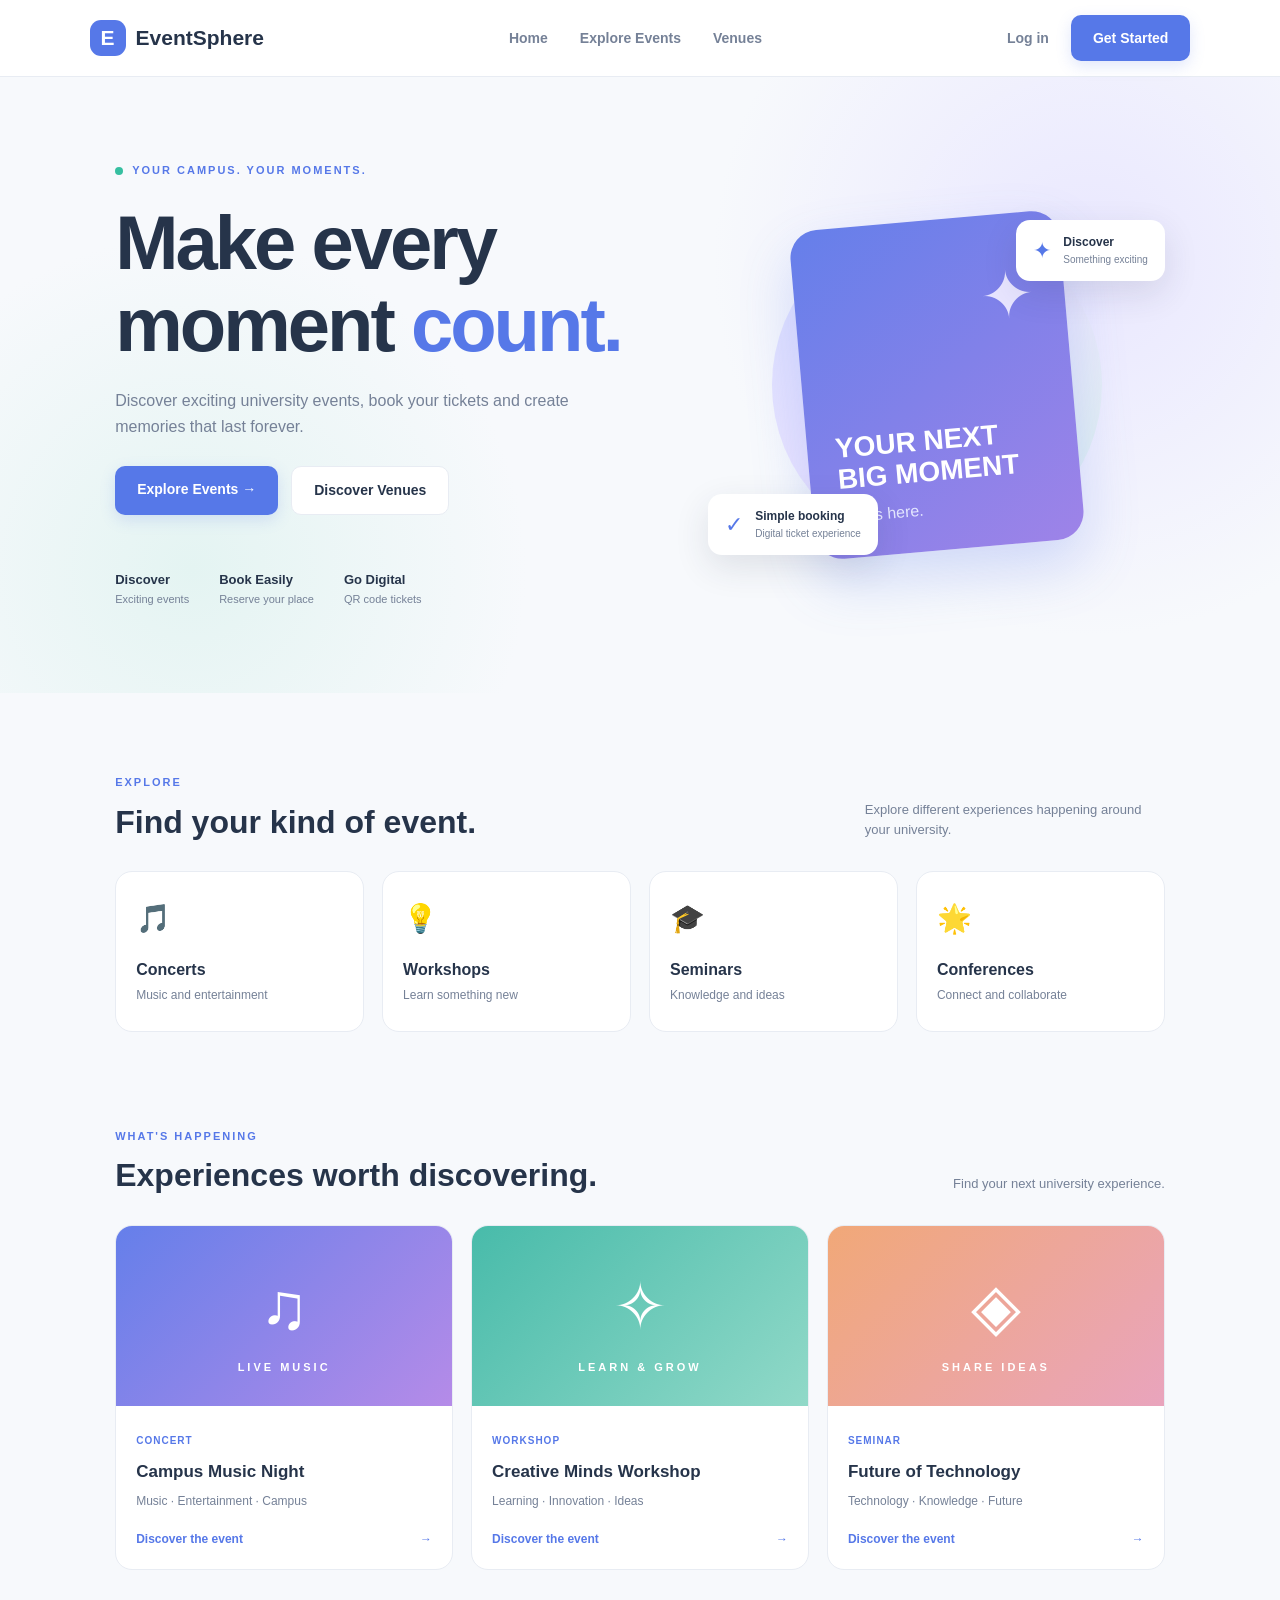
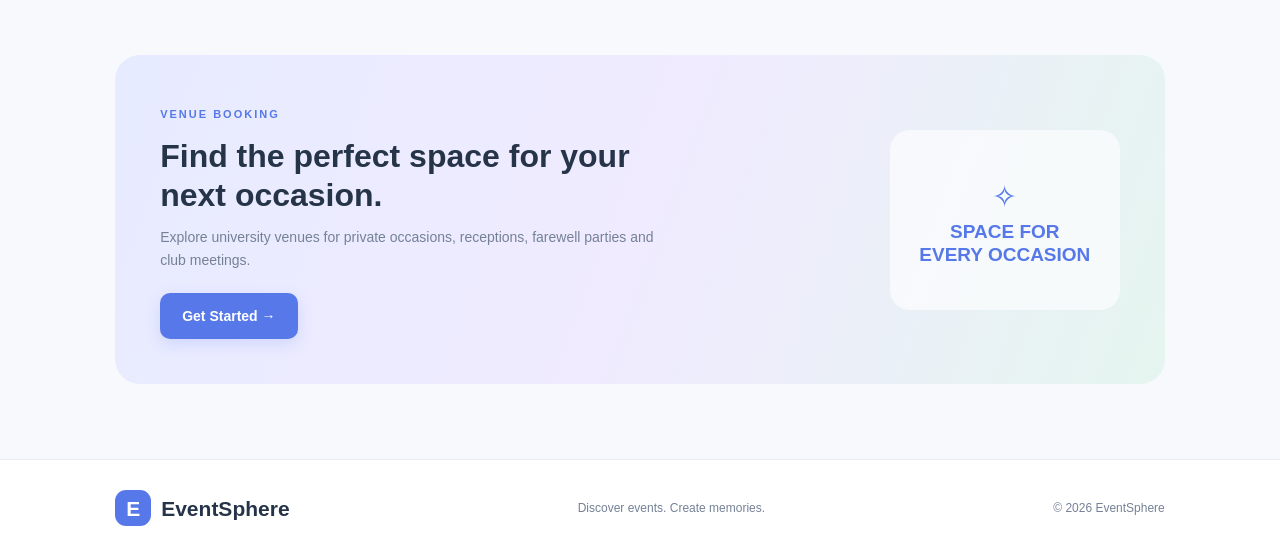
==== static/index.html @ 25ab7dd0 "chore: initialize EventSphere project structure" ====
<!DOCTYPE html>
<html lang="en">

<head>
    <meta charset="UTF-8">
    <meta name="viewport" content="width=device-width, initial-scale=1.0">

    <title>EventSphere | Discover Your Next Experience</title>

    <link rel="stylesheet" href="/static/css/style.css">
</head>

<body>

<!-- Navigation -->
<header class="navbar">

    <a href="/" class="logo">
        <span class="logo-icon">E</span>
        EventSphere
    </a>

    <nav class="nav-links" id="navLinks">
        <a href="#home">Home</a>
        <a href="#events">Explore Events</a>
        <a href="#venues">Venues</a>
    </nav>

    <div class="nav-actions">
        <a href="/login" class="login-link">Log in</a>
        <a href="/register" class="btn btn-primary">Get Started</a>
    </div>

    <button class="menu-button" id="menuButton"
            aria-label="Open navigation">☰</button>

</header>


<main>

    <!-- Hero Section -->
    <section class="hero" id="home">

        <div class="hero-content">

            <div class="eyebrow">
                <span class="live-dot"></span>
                YOUR CAMPUS. YOUR MOMENTS.
            </div>

            <h1>
                Make every<br>
                moment <span>count.</span>
            </h1>

            <p>
                Discover exciting university events,
                book your tickets and create memories
                that last forever.
            </p>

            <div class="hero-buttons">

                <a href="#events" class="btn btn-primary">
                    Explore Events →
                </a>

                <a href="#venues" class="btn btn-outline">
                    Discover Venues
                </a>

            </div>

            <div class="hero-stats">

                <div>
                    <strong>Discover</strong>
                    <span>Exciting events</span>
                </div>

                <div>
                    <strong>Book Easily</strong>
                    <span>Reserve your place</span>
                </div>

                <div>
                    <strong>Go Digital</strong>
                    <span>QR code tickets</span>
                </div>

            </div>

        </div>


        <!-- Hero Design -->
        <div class="hero-visual">

            <div class="visual-circle"></div>

            <div class="hero-art">

                <span class="art-symbol">✦</span>

                <div class="art-title">
                    YOUR NEXT<br>
                    BIG MOMENT
                </div>

                <div class="art-subtitle">
                    Starts here.
                </div>

            </div>

            <div class="floating-card card-top">
                <span>✦</span>
                <div>
                    <strong>Discover</strong>
                    <small>Something exciting</small>
                </div>
            </div>

            <div class="floating-card card-bottom">
                <span>✓</span>
                <div>
                    <strong>Simple booking</strong>
                    <small>Digital ticket experience</small>
                </div>
            </div>

        </div>

    </section>


    <!-- Event Categories -->
    <section class="section" id="events">

        <div class="section-heading">

            <div>
                <span class="section-label">EXPLORE</span>
                <h2>Find your kind of event.</h2>
            </div>

            <p>
                Explore different experiences
                happening around your university.
            </p>

        </div>


        <div class="category-grid">

            <article class="category-card">
                <span class="category-icon">🎵</span>
                <h3>Concerts</h3>
                <p>Music and entertainment</p>
            </article>

            <article class="category-card">
                <span class="category-icon">💡</span>
                <h3>Workshops</h3>
                <p>Learn something new</p>
            </article>

            <article class="category-card">
                <span class="category-icon">🎓</span>
                <h3>Seminars</h3>
                <p>Knowledge and ideas</p>
            </article>

            <article class="category-card">
                <span class="category-icon">🌟</span>
                <h3>Conferences</h3>
                <p>Connect and collaborate</p>
            </article>

        </div>

    </section>


    <!-- Featured Events -->
    <section class="section featured">

        <div class="section-heading">

            <div>
                <span class="section-label">WHAT'S HAPPENING</span>
                <h2>Experiences worth discovering.</h2>
            </div>

            <p>
                Find your next university experience.
            </p>

        </div>


        <div class="event-grid">

            <article class="event-card">

                <div class="event-art event-art-one">
                    <span>♫</span>
                    <small>LIVE MUSIC</small>
                </div>

                <div class="event-info">
                    <span class="event-category">CONCERT</span>
                    <h3>Campus Music Night</h3>
                    <p>Music · Entertainment · Campus</p>

                    <div class="event-bottom">
                        <span>Discover the event</span>
                        <span>→</span>
                    </div>
                </div>

            </article>


            <article class="event-card">

                <div class="event-art event-art-two">
                    <span>✧</span>
                    <small>LEARN & GROW</small>
                </div>

                <div class="event-info">
                    <span class="event-category">WORKSHOP</span>
                    <h3>Creative Minds Workshop</h3>
                    <p>Learning · Innovation · Ideas</p>

                    <div class="event-bottom">
                        <span>Discover the event</span>
                        <span>→</span>
                    </div>
                </div>

            </article>


            <article class="event-card">

                <div class="event-art event-art-three">
                    <span>◈</span>
                    <small>SHARE IDEAS</small>
                </div>

                <div class="event-info">
                    <span class="event-category">SEMINAR</span>
                    <h3>Future of Technology</h3>
                    <p>Technology · Knowledge · Future</p>

                    <div class="event-bottom">
                        <span>Discover the event</span>
                        <span>→</span>
                    </div>
                </div>

            </article>

        </div>

    </section>


    <!-- Venue Section -->
    <section class="venue-section" id="venues">

        <div class="venue-content">

            <span class="section-label">VENUE BOOKING</span>

            <h2>
                Find the perfect space
                for your next occasion.
            </h2>

            <p>
                Explore university venues for private
                occasions, receptions, farewell parties
                and club meetings.
            </p>

            <a href="/register" class="btn btn-primary">
                Get Started →
            </a>

        </div>

        <div class="venue-decoration">
            <span>✧</span>
            <strong>
                SPACE FOR<br>
                EVERY OCCASION
            </strong>
        </div>

    </section>

</main>


<!-- Footer -->
<footer>

    <a href="/" class="logo">
        <span class="logo-icon">E</span>
        EventSphere
    </a>

    <p>Discover events. Create memories.</p>

    <small>© 2026 EventSphere</small>

</footer>


<script src="/static/js/app.js"></script>

</body>
</html>
---- static/css/style.css ----
:root {
    --background: #F7F9FC;
    --white: #FFFFFF;
    --primary: #5678E8;
    --primary-dark: #405FC6;
    --lavender: #A78BFA;
    --mint: #36BFA0;
    --text: #26344A;
    --muted: #758197;
    --border: #E8ECF3;
}

* {
    margin: 0;
    padding: 0;
    box-sizing: border-box;
}

html {
    scroll-behavior: smooth;
}

body {
    font-family: Arial, Helvetica, sans-serif;
    background: var(--background);
    color: var(--text);
    line-height: 1.6;
}

a {
    text-decoration: none;
    color: inherit;
}


/* NAVIGATION */

.navbar {
    min-height: 76px;
    padding: 15px 7%;
    background: rgba(255,255,255,.96);
    display: flex;
    align-items: center;
    justify-content: space-between;
    border-bottom: 1px solid var(--border);
    position: sticky;
    top: 0;
    z-index: 10;
}

.logo {
    display: flex;
    align-items: center;
    gap: 10px;
    font-size: 21px;
    font-weight: 800;
}

.logo-icon {
    width: 36px;
    height: 36px;
    display: grid;
    place-items: center;
    background: var(--primary);
    color: white;
    border-radius: 11px;
}

.nav-links {
    display: flex;
    gap: 32px;
}

.nav-links a,
.login-link {
    color: var(--muted);
    font-size: 14px;
    font-weight: 600;
}

.nav-links a:hover,
.login-link:hover {
    color: var(--primary);
}

.nav-actions {
    display: flex;
    align-items: center;
    gap: 22px;
}

.btn {
    display: inline-block;
    padding: 12px 22px;
    border-radius: 10px;
    font-size: 14px;
    font-weight: 700;
    transition: .2s;
    cursor: pointer;
}

.btn-primary {
    background: var(--primary);
    color: white;
    box-shadow: 0 5px 15px rgba(86,120,232,.18);
}

.btn-primary:hover {
    background: var(--primary-dark);
    transform: translateY(-2px);
}

.btn-outline {
    background: white;
    border: 1px solid var(--border);
    color: var(--text);
}

.btn-outline:hover {
    border-color: var(--primary);
    color: var(--primary);
}

.menu-button {
    display: none;
    background: none;
    border: none;
    font-size: 25px;
    cursor: pointer;
}


/* HERO SECTION */

.hero {
    padding: 85px 9%;
    min-height: 590px;
    display: grid;
    grid-template-columns: 1.1fr .9fr;
    align-items: center;
    gap: 35px;

    background:
        radial-gradient(circle at 85% 30%, #E9E7FF 0, transparent 32%),
        radial-gradient(circle at 15% 80%, #E4F4F2 0, transparent 28%),
        var(--background);
}

.eyebrow,
.section-label {
    color: var(--primary);
    font-size: 11px;
    font-weight: 800;
    letter-spacing: 2px;
}

.eyebrow {
    display: flex;
    align-items: center;
    gap: 9px;
}

.live-dot {
    width: 8px;
    height: 8px;
    border-radius: 50%;
    background: var(--mint);
}

.hero h1 {
    font-size: clamp(48px, 6vw, 76px);
    line-height: 1.08;
    letter-spacing: -3px;
    margin: 22px 0;
}

.hero h1 span {
    color: var(--primary);
}

.hero-content > p {
    max-width: 490px;
    color: var(--muted);
    font-size: 16px;
    margin-bottom: 27px;
}

.hero-buttons {
    display: flex;
    flex-wrap: wrap;
    gap: 13px;
}

.hero-stats {
    display: flex;
    gap: 30px;
    margin-top: 55px;
}

.hero-stats div {
    display: flex;
    flex-direction: column;
}

.hero-stats strong {
    font-size: 13px;
}

.hero-stats span {
    font-size: 11px;
    color: var(--muted);
}


/* HERO VISUAL */

.hero-visual {
    min-height: 400px;
    position: relative;
    display: grid;
    place-items: center;
}

.visual-circle {
    position: absolute;
    width: 330px;
    height: 330px;
    border-radius: 50%;
    background: linear-gradient(135deg,#DADFFF,#EDE5FF,#DDF5ED);
}

.hero-art {
    position: relative;
    width: 270px;
    height: 330px;
    border-radius: 28px;
    background: linear-gradient(145deg,#657FEA,#9E83E8);
    color: white;
    display: flex;
    flex-direction: column;
    justify-content: flex-end;
    padding: 28px;
    box-shadow: 0 25px 55px rgba(86,120,232,.23);
    transform: rotate(-5deg);
}

.art-symbol {
    position: absolute;
    top: 30px;
    right: 30px;
    font-size: 65px;
    color: #E8E5FF;
}

.art-title {
    font-size: 28px;
    font-weight: 900;
    line-height: 1.1;
}

.art-subtitle {
    margin-top: 10px;
    color: #E4E7FF;
}

.floating-card {
    position: absolute;
    z-index: 2;
    display: flex;
    align-items: center;
    gap: 12px;
    padding: 13px 17px;
    border-radius: 14px;
    background: white;
    box-shadow: 0 12px 35px rgba(38,52,74,.12);
}

.floating-card > span {
    font-size: 22px;
    color: var(--primary);
}

.floating-card div {
    display: flex;
    flex-direction: column;
}

.floating-card strong {
    font-size: 12px;
}

.floating-card small {
    font-size: 10px;
    color: var(--muted);
}

.card-top {
    top: 35px;
    right: 0;
}

.card-bottom {
    bottom: 30px;
    left: 0;
}


/* GENERAL SECTIONS */

.section {
    padding: 75px 9%;
}

.section-heading {
    display: flex;
    align-items: end;
    justify-content: space-between;
    margin-bottom: 30px;
    gap: 20px;
}

.section-heading h2,
.venue-content h2 {
    font-size: 32px;
    line-height: 1.2;
    margin-top: 9px;
}

.section-heading p {
    max-width: 300px;
    color: var(--muted);
    font-size: 13px;
}


/* CATEGORIES */

.category-grid {
    display: grid;
    grid-template-columns: repeat(4, 1fr);
    gap: 18px;
}

.category-card {
    padding: 25px 20px;
    border: 1px solid var(--border);
    background: white;
    border-radius: 17px;
    transition: .2s;
}

.category-card:hover,
.event-card:hover {
    transform: translateY(-5px);
    border-color: #B8C6FF;
    box-shadow: 0 12px 30px rgba(38,52,74,.07);
}

.category-icon {
    font-size: 28px;
}

.category-card h3 {
    font-size: 16px;
    margin: 15px 0 4px;
}

.category-card p,
.event-info p {
    color: var(--muted);
    font-size: 12px;
}


/* FEATURED EVENTS */

.featured {
    padding-top: 15px;
}

.event-grid {
    display: grid;
    grid-template-columns: repeat(3, 1fr);
    gap: 18px;
}

.event-card {
    background: white;
    border: 1px solid var(--border);
    border-radius: 17px;
    overflow: hidden;
    transition: .2s;
}

.event-art {
    height: 180px;
    display: flex;
    flex-direction: column;
    align-items: center;
    justify-content: center;
    color: white;
}

.event-art span {
    font-size: 65px;
}

.event-art small {
    font-size: 11px;
    letter-spacing: 3px;
    font-weight: bold;
}

.event-art-one {
    background: linear-gradient(135deg,#657FEA,#B58BE8);
}

.event-art-two {
    background: linear-gradient(135deg,#48BBAA,#91D9C8);
}

.event-art-three {
    background: linear-gradient(135deg,#F1A878,#E9A4BD);
}

.event-info {
    padding: 20px;
}

.event-category {
    color: var(--primary);
    font-size: 10px;
    font-weight: 800;
    letter-spacing: 1px;
}

.event-info h3 {
    margin: 7px 0;
    font-size: 17px;
}

.event-bottom {
    display: flex;
    justify-content: space-between;
    color: var(--primary);
    font-size: 12px;
    font-weight: bold;
    margin-top: 18px;
}


/* VENUE SECTION */

.venue-section {
    margin: 10px 9% 75px;
    padding: 45px;
    border-radius: 25px;
    background: linear-gradient(110deg,#E7EBFF,#F0EBFF,#E5F5EF);
    display: flex;
    align-items: center;
    justify-content: space-between;
    gap: 30px;
}

.venue-content {
    max-width: 500px;
}

.venue-content h2 {
    margin: 12px 0;
}

.venue-content p {
    color: var(--muted);
    font-size: 14px;
    margin-bottom: 22px;
}

.venue-decoration {
    width: 230px;
    height: 180px;
    background: rgba(255,255,255,.65);
    border-radius: 20px;
    display: grid;
    place-content: center;
    text-align: center;
    color: var(--primary);
}

.venue-decoration span {
    font-size: 30px;
}

.venue-decoration strong {
    font-size: 19px;
    line-height: 1.2;
}


/* FOOTER */

footer {
    background: white;
    border-top: 1px solid var(--border);
    padding: 30px 9%;
    display: flex;
    align-items: center;
    justify-content: space-between;
    gap: 15px;
}

footer p,
footer small {
    font-size: 12px;
    color: var(--muted);
}


/* LOGIN AND REGISTER */

.auth-body {
    min-height: 100vh;
    background:
        radial-gradient(circle at 10% 15%, #E5E9FF, transparent 35%),
        radial-gradient(circle at 90% 85%, #E1F5ED, transparent 35%),
        #F7F9FC;
}

.auth-back {
    display: inline-block;
    margin: 25px 7%;
    color: var(--primary);
    font-weight: 600;
}

.auth-container {
    min-height: 80vh;
    display: flex;
    justify-content: center;
    align-items: center;
    padding: 25px;
}

.auth-card {
    width: 100%;
    max-width: 460px;
    background: white;
    padding: 42px;
    border-radius: 22px;
    border: 1px solid var(--border);
    box-shadow: 0 20px 55px rgba(38,52,74,.07);
}

.auth-logo {
    margin-bottom: 35px;
}

.auth-card h1 {
    font-size: 30px;
    line-height: 1.2;
    margin: 12px 0;
}

.auth-description {
    color: var(--muted);
    font-size: 14px;
    margin-bottom: 25px;
}

.auth-card form {
    display: flex;
    flex-direction: column;
}

.auth-card label {
    font-size: 13px;
    font-weight: 700;
    margin: 12px 0 7px;
}

.auth-card input {
    width: 100%;
    padding: 13px;
    border: 1px solid #E0E5EF;
    border-radius: 9px;
    outline: none;
    font-size: 14px;
}

.auth-card input:focus {
    border-color: var(--primary);
    box-shadow: 0 0 0 3px rgba(86,120,232,.10);
}

.auth-submit {
    width: 100%;
    border: none;
    margin-top: 24px;
    cursor: pointer;
}

.auth-switch {
    text-align: center;
    font-size: 13px;
    color: var(--muted);
    margin-top: 25px;
}

.auth-switch a {
    color: var(--primary);
    font-weight: 700;
}


/* TABLET RESPONSIVENESS */

@media(max-width: 850px) {

    .hero {
        padding: 65px 6%;
        grid-template-columns: 1fr;
    }

    .hero-visual {
        min-height: 370px;
    }

    .category-grid {
        grid-template-columns: repeat(2,1fr);
    }

    .section {
        padding: 55px 6%;
    }

    .venue-section {
        margin-left: 6%;
        margin-right: 6%;
    }
}


/* MOBILE RESPONSIVENESS */

@media(max-width: 600px) {

    .navbar {
        padding: 14px 5%;
    }

    .nav-links,
    .nav-actions {
        display: none;
    }

    .nav-links.show {
        display: flex;
        position: absolute;
        top: 66px;
        left: 0;
        width: 100%;
        padding: 20px;
        background: white;
        flex-direction: column;
        gap: 18px;
        border-bottom: 1px solid var(--border);
    }

    .menu-button {
        display: block;
        background: none;
        border: none;
        font-size: 25px;
        cursor: pointer;
    }

    .hero {
        padding: 55px 6%;
    }

    .hero h1 {
        font-size: 52px;
    }

    .hero-stats {
        gap: 15px;
        margin-top: 35px;
    }

    .hero-stats span {
        font-size: 10px;
    }

    .section-heading {
        align-items: flex-start;
        flex-direction: column;
    }

    .section-heading h2,
    .venue-content h2 {
        font-size: 27px;
    }

    .category-grid {
        gap: 10px;
    }

    .category-card {
        padding: 19px 13px;
    }

    .event-grid {
        grid-template-columns: 1fr;
    }

    .venue-section {
        margin: 10px 5% 50px;
        padding: 27px;
        flex-direction: column;
        align-items: flex-start;
    }

    .venue-decoration {
        width: 100%;
    }

    footer {
        padding: 25px 6%;
        flex-wrap: wrap;
    }

    .auth-card {
        padding: 28px 22px;
    }
}
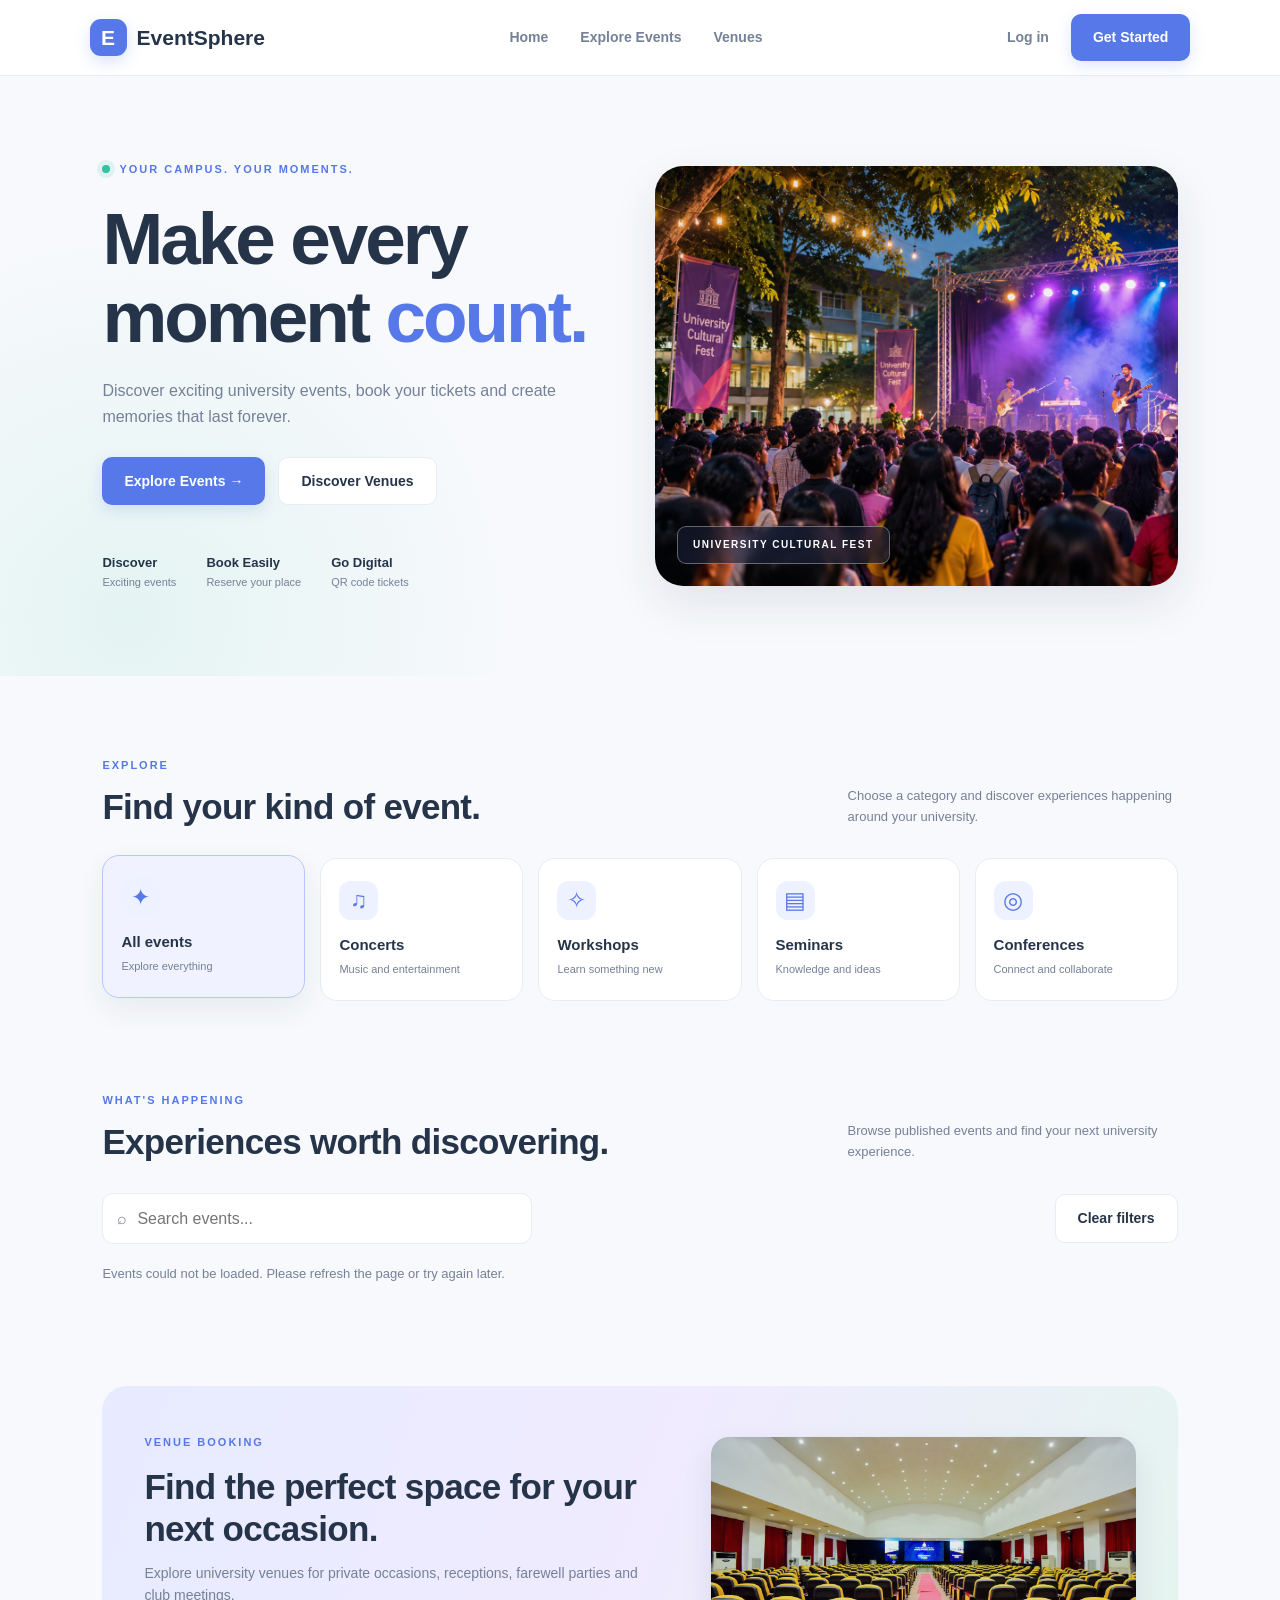
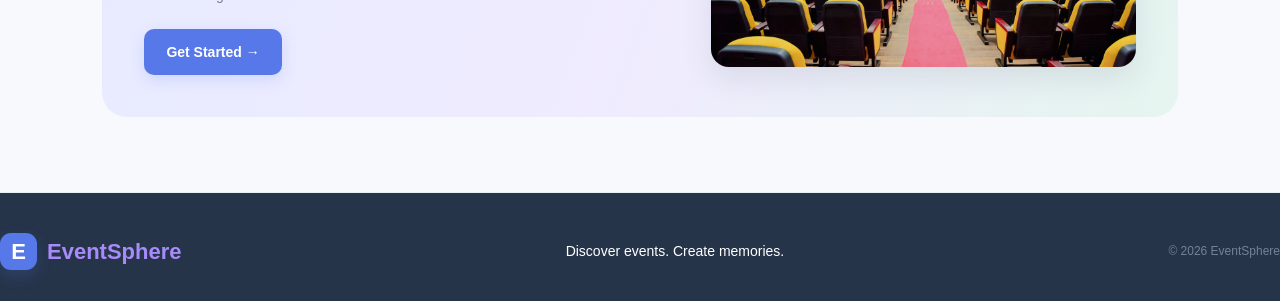
==== commit b058c795: "feat: complete EventSphere dashboard and automated tests" ====
--- a/static/index.html
+++ b/static/index.html
@@ -1,10 +1,10 @@
 
 <!DOCTYPE html>
 <html lang="en">
-
 <head>
     <meta charset="UTF-8">
     <meta name="viewport" content="width=device-width, initial-scale=1.0">
+    <meta name="theme-color" content="#5678e8">
 
     <title>EventSphere | Discover Your Next Experience</title>
 
@@ -20,6 +20,12 @@
         <span class="logo-icon">E</span>
         EventSphere
     </a>
+
+    <button class="menu-button" id="menuButton"
+            aria-label="Toggle navigation"
+            aria-expanded="false">
+        ☰
+    </button>
 
     <nav class="nav-links" id="navLinks">
         <a href="#home">Home</a>
@@ -27,13 +33,10 @@
         <a href="#venues">Venues</a>
     </nav>
 
-    <div class="nav-actions">
+    <div class="nav-actions" id="navActions">
         <a href="/login" class="login-link">Log in</a>
         <a href="/register" class="btn btn-primary">Get Started</a>
     </div>
-
-    <button class="menu-button" id="menuButton"
-            aria-label="Open navigation">☰</button>
 
 </header>
 
@@ -94,91 +97,85 @@
 
         </div>
 
-
-        <!-- Hero Design -->
-        <div class="hero-visual">
-
-            <div class="visual-circle"></div>
-
-            <div class="hero-art">
-
-                <span class="art-symbol">✦</span>
-
-                <div class="art-title">
-                    YOUR NEXT<br>
-                    BIG MOMENT
-                </div>
-
-                <div class="art-subtitle">
-                    Starts here.
-                </div>
-
-            </div>
-
-            <div class="floating-card card-top">
-                <span>✦</span>
-                <div>
-                    <strong>Discover</strong>
-                    <small>Something exciting</small>
-                </div>
-            </div>
-
-            <div class="floating-card card-bottom">
-                <span>✓</span>
-                <div>
-                    <strong>Simple booking</strong>
-                    <small>Digital ticket experience</small>
-                </div>
-            </div>
-
+        <!-- Hero Image -->
+        <div class="hero-visual"
+             role="img"
+             aria-label="Students enjoying a university cultural festival">
         </div>
 
     </section>
 
 
     <!-- Event Categories -->
-    <section class="section" id="events">
+    <section class="section" aria-labelledby="categoriesTitle">
 
         <div class="section-heading">
 
             <div>
                 <span class="section-label">EXPLORE</span>
-                <h2>Find your kind of event.</h2>
-            </div>
-
-            <p>
-                Explore different experiences
+                <h2 id="categoriesTitle">
+                    Find your kind of event.
+                </h2>
+            </div>
+
+            <p>
+                Choose a category and discover experiences
                 happening around your university.
             </p>
 
         </div>
 
-
-        <div class="category-grid">
-
-            <article class="category-card">
-                <span class="category-icon">🎵</span>
+        <div class="category-grid" id="categoryGrid">
+
+            <button class="category-card active"
+                    type="button"
+                    data-category="">
+
+                <span class="category-icon">✦</span>
+                <h3>All events</h3>
+                <p>Explore everything</p>
+
+            </button>
+
+            <button class="category-card"
+                    type="button"
+                    data-category="Concert">
+
+                <span class="category-icon">♫</span>
                 <h3>Concerts</h3>
                 <p>Music and entertainment</p>
-            </article>
-
-            <article class="category-card">
-                <span class="category-icon">💡</span>
+
+            </button>
+
+            <button class="category-card"
+                    type="button"
+                    data-category="Workshop">
+
+                <span class="category-icon">✧</span>
                 <h3>Workshops</h3>
                 <p>Learn something new</p>
-            </article>
-
-            <article class="category-card">
-                <span class="category-icon">🎓</span>
+
+            </button>
+
+            <button class="category-card"
+                    type="button"
+                    data-category="Seminar">
+
+                <span class="category-icon">▤</span>
                 <h3>Seminars</h3>
                 <p>Knowledge and ideas</p>
-            </article>
-
-            <article class="category-card">
-                <span class="category-icon">🌟</span>
+
+            </button>
+
+            <button class="category-card"
+                    type="button"
+                    data-category="Conference">
+
+                <span class="category-icon">◎</span>
                 <h3>Conferences</h3>
                 <p>Connect and collaborate</p>
-            </article>
+
+            </button>
 
         </div>
 
@@ -186,7 +183,7 @@
 
 
     <!-- Featured Events -->
-    <section class="section featured">
+    <section class="section featured" id="events">
 
         <div class="section-heading">
 
@@ -196,77 +193,42 @@
             </div>
 
             <p>
-                Find your next university experience.
-            </p>
-
-        </div>
-
-
-        <div class="event-grid">
-
-            <article class="event-card">
-
-                <div class="event-art event-art-one">
-                    <span>♫</span>
-                    <small>LIVE MUSIC</small>
-                </div>
-
-                <div class="event-info">
-                    <span class="event-category">CONCERT</span>
-                    <h3>Campus Music Night</h3>
-                    <p>Music · Entertainment · Campus</p>
-
-                    <div class="event-bottom">
-                        <span>Discover the event</span>
-                        <span>→</span>
-                    </div>
-                </div>
-
-            </article>
-
-
-            <article class="event-card">
-
-                <div class="event-art event-art-two">
-                    <span>✧</span>
-                    <small>LEARN & GROW</small>
-                </div>
-
-                <div class="event-info">
-                    <span class="event-category">WORKSHOP</span>
-                    <h3>Creative Minds Workshop</h3>
-                    <p>Learning · Innovation · Ideas</p>
-
-                    <div class="event-bottom">
-                        <span>Discover the event</span>
-                        <span>→</span>
-                    </div>
-                </div>
-
-            </article>
-
-
-            <article class="event-card">
-
-                <div class="event-art event-art-three">
-                    <span>◈</span>
-                    <small>SHARE IDEAS</small>
-                </div>
-
-                <div class="event-info">
-                    <span class="event-category">SEMINAR</span>
-                    <h3>Future of Technology</h3>
-                    <p>Technology · Knowledge · Future</p>
-
-                    <div class="event-bottom">
-                        <span>Discover the event</span>
-                        <span>→</span>
-                    </div>
-                </div>
-
-            </article>
-
-        </div>
+                Browse published events and find your next
+                university experience.
+            </p>
+
+        </div>
+
+        <!-- Event Search -->
+        <div class="event-toolbar">
+
+            <label class="search-box" for="eventSearch">
+                <span aria-hidden="true">⌕</span>
+
+                <input
+                    id="eventSearch"
+                    type="search"
+                    placeholder="Search events..."
+                    autocomplete="off"
+                >
+            </label>
+
+            <button class="btn btn-outline"
+                    id="clearFilters"
+                    type="button">
+                Clear filters
+            </button>
+
+        </div>
+
+        <p class="status-message"
+           id="eventStatus"
+           aria-live="polite">
+            Loading events...
+        </p>
+
+        <!-- Events loaded from FastAPI -->
+        <div class="event-grid" id="eventGrid"></div>
 
     </section>
 
@@ -295,12 +257,9 @@
 
         </div>
 
-        <div class="venue-decoration">
-            <span>✧</span>
-            <strong>
-                SPACE FOR<br>
-                EVERY OCCASION
-            </strong>
+        <div class="venue-photo"
+             role="img"
+             aria-label="University event auditorium">
         </div>
 
     </section>
@@ -309,7 +268,7 @@
 
 
 <!-- Footer -->
-<footer>
+<footer class="footer">
 
     <a href="/" class="logo">
         <span class="logo-icon">E</span>
@@ -323,7 +282,7 @@
 </footer>
 
 
-<script src="/static/js/app.js"></script>
+<script src="/static/js/app.js" defer></script>
 
 </body>
 </html>
--- a/static/css/style.css
+++ b/static/css/style.css
@@ -1,3 +1,7 @@
+
+/* ========================================
+   EVENTSPHERE - MAIN STYLESHEET
+======================================== */
 
 :root {
     --background: #F7F9FC;
@@ -9,6 +13,7 @@
     --text: #26344A;
     --muted: #758197;
     --border: #E8ECF3;
+    --shadow: 0 18px 45px rgba(38, 52, 74, .10);
 }
 
 * {
@@ -19,6 +24,7 @@
 
 html {
     scroll-behavior: smooth;
+    scroll-padding-top: 90px;
 }
 
 body {
@@ -33,42 +39,67 @@
     color: inherit;
 }
 
-
-/* NAVIGATION */
+button,
+input {
+    font: inherit;
+}
+
+button {
+    cursor: pointer;
+}
+
+
+/* ========================================
+   NAVIGATION
+======================================== */
 
 .navbar {
     min-height: 76px;
-    padding: 15px 7%;
-    background: rgba(255,255,255,.96);
+    padding: 14px 7%;
+    background: rgba(255,255,255,.97);
+
     display: flex;
     align-items: center;
     justify-content: space-between;
+    gap: 25px;
+
     border-bottom: 1px solid var(--border);
+
     position: sticky;
     top: 0;
-    z-index: 10;
+    z-index: 20;
+
+    backdrop-filter: blur(12px);
 }
 
 .logo {
-    display: flex;
+    display: inline-flex;
     align-items: center;
     gap: 10px;
+
     font-size: 21px;
     font-weight: 800;
+    white-space: nowrap;
 }
 
 .logo-icon {
-    width: 36px;
-    height: 36px;
+    width: 37px;
+    height: 37px;
+
     display: grid;
     place-items: center;
+
     background: var(--primary);
     color: white;
+
     border-radius: 11px;
+
+    box-shadow: 0 6px 15px rgba(86,120,232,.2);
 }
 
 .nav-links {
     display: flex;
+    align-items: center;
     gap: 32px;
 }
 
@@ -77,6 +108,7 @@
     color: var(--muted);
     font-size: 14px;
     font-weight: 600;
+    transition: color .2s;
 }
 
 .nav-links a:hover,
@@ -90,12 +122,24 @@
     gap: 22px;
 }
 
+
+/* ========================================
+   BUTTONS
+======================================== */
+
 .btn {
-    display: inline-block;
+    display: inline-flex;
+    align-items: center;
+    justify-content: center;
+    gap: 8px;
+
     padding: 12px 22px;
+
     border-radius: 10px;
     font-size: 14px;
     font-weight: 700;
+
+    border: 0;
     transition: .2s;
     cursor: pointer;
 }
@@ -103,6 +147,7 @@
 .btn-primary {
     background: var(--primary);
     color: white;
+
     box-shadow: 0 5px 15px rgba(86,120,232,.18);
 }
 
@@ -126,24 +171,31 @@
     display: none;
     background: none;
     border: none;
-    font-size: 25px;
-    cursor: pointer;
-}
-
-
-/* HERO SECTION */
+    font-size: 27px;
+    color: var(--text);
+}
+
+
+/* ========================================
+   HERO SECTION
+======================================== */
 
 .hero {
-    padding: 85px 9%;
-    min-height: 590px;
+    padding: 76px 8%;
+    min-height: 600px;
+
     display: grid;
-    grid-template-columns: 1.1fr .9fr;
-    align-items: center;
-    gap: 35px;
+    grid-template-columns: 1fr 1.05fr;
+
+    align-items: center;
+    gap: 55px;
 
     background:
-        radial-gradient(circle at 85% 30%, #E9E7FF 0, transparent 32%),
-        radial-gradient(circle at 15% 80%, #E4F4F2 0, transparent 28%),
+        radial-gradient(
+            circle at 10% 90%,
+            #E4F4F2 0,
+            transparent 30%
+        ),
         var(--background);
 }
 
@@ -164,14 +216,18 @@
 .live-dot {
     width: 8px;
     height: 8px;
+
     border-radius: 50%;
     background: var(--mint);
+
+    box-shadow: 0 0 0 5px rgba(54,191,160,.12);
 }
 
 .hero h1 {
-    font-size: clamp(48px, 6vw, 76px);
-    line-height: 1.08;
+    font-size: clamp(46px, 5.7vw, 76px);
+    line-height: 1.07;
     letter-spacing: -3px;
+
     margin: 22px 0;
 }
 
@@ -180,9 +236,11 @@
 }
 
 .hero-content > p {
-    max-width: 490px;
+    max-width: 480px;
+
     color: var(--muted);
     font-size: 16px;
+
     margin-bottom: 27px;
 }
 
@@ -194,8 +252,10 @@
 
 .hero-stats {
     display: flex;
+    flex-wrap: wrap;
     gap: 30px;
-    margin-top: 55px;
+
+    margin-top: 48px;
 }
 
 .hero-stats div {
@@ -213,226 +273,299 @@
 }
 
 
-/* HERO VISUAL */
+/* ========================================
+   HERO IMAGE
+======================================== */
 
 .hero-visual {
-    min-height: 400px;
+    min-height: 420px;
+    width: 100%;
+
+    border-radius: 28px;
+
+    background-image:
+        linear-gradient(
+            90deg,
+            rgba(21,29,55,.10),
+            rgba(21,29,55,.02)
+        ),
+        url("/static/images/hero.png");
+
+    background-size: cover;
+    background-position: center;
+    background-repeat: no-repeat;
+
+    box-shadow: var(--shadow);
+
     position: relative;
-    display: grid;
-    place-items: center;
-}
-
-.visual-circle {
+    overflow: hidden;
+}
+
+.hero-visual::after {
+    content: "UNIVERSITY CULTURAL FEST";
+
     position: absolute;
-    width: 330px;
-    height: 330px;
-    border-radius: 50%;
-    background: linear-gradient(135deg,#DADFFF,#EDE5FF,#DDF5ED);
-}
-
-.hero-art {
-    position: relative;
-    width: 270px;
-    height: 330px;
-    border-radius: 28px;
-    background: linear-gradient(145deg,#657FEA,#9E83E8);
+    left: 22px;
+    bottom: 22px;
+
+    padding: 10px 15px;
+
     color: white;
-    display: flex;
-    flex-direction: column;
-    justify-content: flex-end;
-    padding: 28px;
-    box-shadow: 0 25px 55px rgba(86,120,232,.23);
-    transform: rotate(-5deg);
-}
-
-.art-symbol {
-    position: absolute;
-    top: 30px;
-    right: 30px;
-    font-size: 65px;
-    color: #E8E5FF;
-}
-
-.art-title {
-    font-size: 28px;
-    font-weight: 900;
-    line-height: 1.1;
-}
-
-.art-subtitle {
-    margin-top: 10px;
-    color: #E4E7FF;
-}
-
-.floating-card {
-    position: absolute;
-    z-index: 2;
-    display: flex;
-    align-items: center;
-    gap: 12px;
-    padding: 13px 17px;
-    border-radius: 14px;
-    background: white;
-    box-shadow: 0 12px 35px rgba(38,52,74,.12);
-}
-
-.floating-card > span {
-    font-size: 22px;
-    color: var(--primary);
-}
-
-.floating-card div {
-    display: flex;
-    flex-direction: column;
-}
-
-.floating-card strong {
-    font-size: 12px;
-}
-
-.floating-card small {
+    background: rgba(25,31,55,.58);
+
+    border: 1px solid rgba(255,255,255,.35);
+    border-radius: 9px;
+
     font-size: 10px;
-    color: var(--muted);
-}
-
-.card-top {
-    top: 35px;
-    right: 0;
-}
-
-.card-bottom {
-    bottom: 30px;
-    left: 0;
-}
-
-
-/* GENERAL SECTIONS */
+    font-weight: 800;
+    letter-spacing: 1.5px;
+
+    backdrop-filter: blur(8px);
+}
+
+
+/* ========================================
+   GENERAL SECTIONS
+======================================== */
 
 .section {
-    padding: 75px 9%;
+    padding: 75px 8%;
 }
 
 .section-heading {
     display: flex;
     align-items: end;
     justify-content: space-between;
+
+    gap: 25px;
     margin-bottom: 30px;
-    gap: 20px;
 }
 
 .section-heading h2,
 .venue-content h2 {
-    font-size: 32px;
+    font-size: clamp(26px, 3vw, 35px);
     line-height: 1.2;
+
     margin-top: 9px;
+    letter-spacing: -.7px;
 }
 
 .section-heading p {
-    max-width: 300px;
+    max-width: 330px;
     color: var(--muted);
     font-size: 13px;
 }
 
 
-/* CATEGORIES */
+/* ========================================
+   EVENT CATEGORIES
+======================================== */
 
 .category-grid {
     display: grid;
-    grid-template-columns: repeat(4, 1fr);
-    gap: 18px;
+    grid-template-columns: repeat(5, 1fr);
+    gap: 15px;
 }
 
 .category-card {
-    padding: 25px 20px;
+    padding: 22px 18px;
+
+    text-align: left;
+
     border: 1px solid var(--border);
     background: white;
+
     border-radius: 17px;
     transition: .2s;
+
+    color: var(--text);
 }
 
 .category-card:hover,
+.category-card.active {
+    transform: translateY(-3px);
+    border-color: #B8C6FF;
+
+    box-shadow: 0 12px 30px rgba(38,52,74,.07);
+}
+
+.category-card.active {
+    background: #F0F3FF;
+}
+
+.category-icon {
+    display: inline-grid;
+    place-items: center;
+
+    width: 39px;
+    height: 39px;
+
+    border-radius: 12px;
+    background: #EEF1FF;
+
+    color: var(--primary);
+    font-size: 23px;
+}
+
+.category-card h3 {
+    font-size: 15px;
+    margin: 13px 0 4px;
+}
+
+.category-card p {
+    color: var(--muted);
+    font-size: 11px;
+}
+
+
+/* ========================================
+   FEATURED EVENTS
+======================================== */
+
+.featured {
+    padding-top: 10px;
+}
+
+.event-toolbar {
+    display: flex;
+    align-items: center;
+    justify-content: space-between;
+    gap: 14px;
+
+    margin: 0 0 20px;
+}
+
+.search-box {
+    display: flex;
+    align-items: center;
+    gap: 10px;
+
+    flex: 1;
+    max-width: 430px;
+
+    background: white;
+    border: 1px solid var(--border);
+
+    border-radius: 11px;
+    padding: 0 14px;
+
+    color: var(--muted);
+}
+
+.search-box input {
+    width: 100%;
+    padding: 12px 0;
+
+    border: 0;
+    outline: 0;
+
+    background: transparent;
+    color: var(--text);
+}
+
+.event-grid {
+    display: grid;
+    grid-template-columns: repeat(3, minmax(0, 1fr));
+    gap: 20px;
+}
+
+.event-card {
+    background: white;
+
+    border: 1px solid var(--border);
+    border-radius: 17px;
+
+    overflow: hidden;
+    transition: .2s;
+
+    min-width: 0;
+}
+
 .event-card:hover {
     transform: translateY(-5px);
-    border-color: #B8C6FF;
-    box-shadow: 0 12px 30px rgba(38,52,74,.07);
-}
-
-.category-icon {
-    font-size: 28px;
-}
-
-.category-card h3 {
-    font-size: 16px;
-    margin: 15px 0 4px;
-}
-
-.category-card p,
-.event-info p {
-    color: var(--muted);
-    font-size: 12px;
-}
-
-
-/* FEATURED EVENTS */
-
-.featured {
-    padding-top: 15px;
-}
-
-.event-grid {
-    display: grid;
-    grid-template-columns: repeat(3, 1fr);
-    gap: 18px;
-}
-
-.event-card {
-    background: white;
-    border: 1px solid var(--border);
-    border-radius: 17px;
-    overflow: hidden;
-    transition: .2s;
-}
-
-.event-art {
+    box-shadow: var(--shadow);
+}
+
+.event-photo {
     height: 180px;
-    display: flex;
-    flex-direction: column;
-    align-items: center;
-    justify-content: center;
+
+    display: flex;
+    align-items: end;
+
+    padding: 17px;
+
     color: white;
-}
-
-.event-art span {
-    font-size: 65px;
-}
-
-.event-art small {
-    font-size: 11px;
-    letter-spacing: 3px;
-    font-weight: bold;
-}
-
-.event-art-one {
-    background: linear-gradient(135deg,#657FEA,#B58BE8);
-}
-
-.event-art-two {
-    background: linear-gradient(135deg,#48BBAA,#91D9C8);
-}
-
-.event-art-three {
-    background: linear-gradient(135deg,#F1A878,#E9A4BD);
+
+    background-size: cover;
+    background-position: center;
+}
+
+.event-photo span {
+    font-size: 10px;
+    font-weight: 800;
+    letter-spacing: 1.5px;
+
+    padding: 7px 10px;
+
+    border-radius: 7px;
+    background: rgba(24,32,57,.55);
+}
+
+/* Event image backgrounds */
+
+.event-photo-concert {
+    background-image:
+        linear-gradient(
+            0deg,
+            rgba(25,25,50,.35),
+            transparent
+        ),
+        url("/static/images/concert.jpg");
+}
+
+.event-photo-workshop {
+    background-image:
+        linear-gradient(
+            0deg,
+            rgba(25,25,50,.35),
+            transparent
+        ),
+        url("/static/images/workshop.PNG");
+}
+
+.event-photo-seminar,
+.event-photo-conference {
+    background-image:
+        linear-gradient(
+            0deg,
+            rgba(25,25,50,.35),
+            transparent
+        ),
+        url("/static/images/seminar.jpg");
+}
+
+.event-photo-event {
+    background-image:
+        linear-gradient(
+            0deg,
+            rgba(25,25,50,.35),
+            transparent
+        ),
+        url("/static/images/hero.png");
 }
 
 .event-info {
-    padding: 20px;
+    padding: 19px;
 }
 
 .event-category {
     color: var(--primary);
+
     font-size: 10px;
     font-weight: 800;
     letter-spacing: 1px;
+
+    text-transform: uppercase;
 }
 
 .event-info h3 {
@@ -440,31 +573,68 @@
     font-size: 17px;
 }
 
-.event-bottom {
+.event-info > p {
+    color: var(--muted);
+    font-size: 12px;
+    min-height: 40px;
+}
+
+.event-meta {
+    display: flex;
+    flex-direction: column;
+    gap: 5px;
+
+    margin-top: 15px;
+
+    color: var(--muted);
+    font-size: 11px;
+}
+
+.event-link {
     display: flex;
     justify-content: space-between;
+
     color: var(--primary);
     font-size: 12px;
-    font-weight: bold;
-    margin-top: 18px;
-}
-
-
-/* VENUE SECTION */
+    font-weight: 800;
+
+    margin-top: 17px;
+}
+
+.status-message {
+    color: var(--muted);
+    font-size: 13px;
+    margin: 0 0 16px;
+}
+
+
+/* ========================================
+   VENUE SECTION
+======================================== */
 
 .venue-section {
-    margin: 10px 9% 75px;
-    padding: 45px;
+    margin: 10px 8% 75px;
+    padding: 42px;
+
     border-radius: 25px;
-    background: linear-gradient(110deg,#E7EBFF,#F0EBFF,#E5F5EF);
-    display: flex;
-    align-items: center;
-    justify-content: space-between;
-    gap: 30px;
+
+    background:
+        linear-gradient(
+            110deg,
+            #E7EBFF,
+            #F0EBFF,
+            #E5F5EF
+        );
+
+    display: grid;
+    grid-template-columns: 1fr .8fr;
+
+    align-items: center;
+    gap: 35px;
 }
 
 .venue-content {
-    max-width: 500px;
+    max-width: 520px;
 }
 
 .venue-content h2 {
@@ -477,94 +647,108 @@
     margin-bottom: 22px;
 }
 
-.venue-decoration {
-    width: 230px;
-    height: 180px;
-    background: rgba(255,255,255,.65);
-    border-radius: 20px;
-    display: grid;
-    place-content: center;
-    text-align: center;
-    color: var(--primary);
-}
-
-.venue-decoration span {
-    font-size: 30px;
-}
-
-.venue-decoration strong {
-    font-size: 19px;
-    line-height: 1.2;
-}
-
-
-/* FOOTER */
-
-footer {
+.venue-photo {
+    min-height: 230px;
+
+    border-radius: 18px;
+
+    background:
+        linear-gradient(
+            0deg,
+            rgba(20,30,55,.08),
+            rgba(20,30,55,.08)
+        ),
+        url("/static/images/venue.jpg") center/cover no-repeat;
+
+    box-shadow: 0 12px 30px rgba(38,52,74,.10);
+}
+
+
+/* ========================================
+   FOOTER
+======================================== */
+
+.footer {
+    padding: 28px 8%;
+
     background: white;
     border-top: 1px solid var(--border);
-    padding: 30px 9%;
+
     display: flex;
     align-items: center;
     justify-content: space-between;
-    gap: 15px;
-}
-
-footer p,
-footer small {
+    gap: 20px;
+}
+
+.footer p,
+.footer small {
+    color: var(--muted);
     font-size: 12px;
-    color: var(--muted);
-}
-
-
-/* LOGIN AND REGISTER */
+}
+
+
+/* ========================================
+   LOGIN AND REGISTER PAGES
+======================================== */
 
 .auth-body {
     min-height: 100vh;
+
     background:
-        radial-gradient(circle at 10% 15%, #E5E9FF, transparent 35%),
-        radial-gradient(circle at 90% 85%, #E1F5ED, transparent 35%),
-        #F7F9FC;
+        linear-gradient(
+            135deg,
+            #F7F9FC,
+            #EEF1FF
+        );
 }
 
 .auth-back {
     display: inline-block;
     margin: 25px 7%;
+
+    color: var(--muted);
+    font-size: 13px;
+    font-weight: 600;
+}
+
+.auth-back:hover {
     color: var(--primary);
-    font-weight: 600;
 }
 
 .auth-container {
-    min-height: 80vh;
-    display: flex;
-    justify-content: center;
-    align-items: center;
-    padding: 25px;
+    min-height: calc(100vh - 75px);
+
+    display: grid;
+    place-items: center;
+
+    padding: 20px;
 }
 
 .auth-card {
-    width: 100%;
-    max-width: 460px;
+    width: min(100%, 450px);
+
     background: white;
-    padding: 42px;
+    border: 1px solid var(--border);
+
     border-radius: 22px;
-    border: 1px solid var(--border);
-    box-shadow: 0 20px 55px rgba(38,52,74,.07);
+    padding: 38px;
+
+    box-shadow: var(--shadow);
 }
 
 .auth-logo {
-    margin-bottom: 35px;
+    margin-bottom: 30px;
 }
 
 .auth-card h1 {
     font-size: 30px;
     line-height: 1.2;
-    margin: 12px 0;
+    margin: 10px 0;
 }
 
 .auth-description {
     color: var(--muted);
-    font-size: 14px;
+    font-size: 13px;
     margin-bottom: 25px;
 }
 
@@ -574,37 +758,47 @@
 }
 
 .auth-card label {
-    font-size: 13px;
+    font-size: 12px;
     font-weight: 700;
-    margin: 12px 0 7px;
+
+    margin: 13px 0 7px;
 }
 
 .auth-card input {
     width: 100%;
-    padding: 13px;
-    border: 1px solid #E0E5EF;
+    padding: 13px 14px;
+
+    border: 1px solid var(--border);
     border-radius: 9px;
+
     outline: none;
-    font-size: 14px;
+    background: #FBFCFE;
 }
 
 .auth-card input:focus {
     border-color: var(--primary);
-    box-shadow: 0 0 0 3px rgba(86,120,232,.10);
+
+    box-shadow:
+        0 0 0 3px rgba(86,120,232,.10);
 }
 
 .auth-submit {
     width: 100%;
-    border: none;
-    margin-top: 24px;
-    cursor: pointer;
+    margin-top: 22px;
+}
+
+.auth-submit:disabled {
+    opacity: .65;
+    cursor: wait;
 }
 
 .auth-switch {
     text-align: center;
-    font-size: 13px;
+
     color: var(--muted);
-    margin-top: 25px;
+    font-size: 12px;
+
+    margin-top: 23px;
 }
 
 .auth-switch a {
@@ -612,125 +806,945 @@
     font-weight: 700;
 }
 
-
-/* TABLET RESPONSIVENESS */
-
-@media(max-width: 850px) {
+.form-message {
+    min-height: 18px;
+    margin-top: 12px;
+    font-size: 12px;
+}
+
+.form-message.error {
+    color: #C0394B;
+}
+
+.form-message.success {
+    color: #21866F;
+}
+
+
+/* ========================================
+   TABLET RESPONSIVE DESIGN
+======================================== */
+
+@media (max-width: 1000px) {
 
     .hero {
         padding: 65px 6%;
-        grid-template-columns: 1fr;
-    }
-
-    .hero-visual {
-        min-height: 370px;
+        gap: 30px;
+    }
+
+    .section {
+        padding-left: 6%;
+        padding-right: 6%;
     }
 
     .category-grid {
-        grid-template-columns: repeat(2,1fr);
-    }
-
-    .section {
-        padding: 55px 6%;
+        grid-template-columns: repeat(3, 1fr);
     }
 
     .venue-section {
         margin-left: 6%;
         margin-right: 6%;
     }
-}
-
-
-/* MOBILE RESPONSIVENESS */
-
-@media(max-width: 600px) {
+
+}
+
+
+/* ========================================
+   MOBILE RESPONSIVE DESIGN
+======================================== */
+
+@media (max-width: 760px) {
 
     .navbar {
-        padding: 14px 5%;
-    }
-
-    .nav-links,
-    .nav-actions {
+        padding: 13px 5%;
+        flex-wrap: wrap;
+    }
+
+    .menu-button {
+        display: block;
+        order: 3;
+    }
+
+    .nav-links {
         display: none;
+
+        order: 4;
+        width: 100%;
+
+        flex-direction: column;
+        align-items: stretch;
+
+        gap: 0;
+        padding: 8px 0;
     }
 
     .nav-links.show {
         display: flex;
-        position: absolute;
-        top: 66px;
-        left: 0;
-        width: 100%;
-        padding: 20px;
-        background: white;
+    }
+
+    .nav-links a {
+        padding: 11px 3px;
+    }
+
+    .nav-actions {
+        margin-left: auto;
+        gap: 13px;
+    }
+
+    .nav-actions .btn {
+        padding: 9px 13px;
+    }
+
+    .hero {
+        grid-template-columns: 1fr;
+        padding: 55px 6%;
+        gap: 35px;
+    }
+
+    .hero-visual {
+        min-height: 340px;
+    }
+
+    .hero-stats {
+        margin-top: 35px;
+        gap: 20px;
+    }
+
+    .section-heading {
+        align-items: start;
         flex-direction: column;
-        gap: 18px;
-        border-bottom: 1px solid var(--border);
-    }
-
-    .menu-button {
-        display: block;
-        background: none;
-        border: none;
-        font-size: 25px;
-        cursor: pointer;
+        gap: 10px;
+    }
+
+    .event-grid {
+        grid-template-columns: repeat(2, minmax(0,1fr));
+    }
+
+    .venue-section {
+        grid-template-columns: 1fr;
+        padding: 30px;
+    }
+
+    .venue-photo {
+        min-height: 210px;
+    }
+
+    .footer {
+        flex-wrap: wrap;
+    }
+
+}
+
+
+/* ========================================
+   SMALL MOBILE SCREENS
+======================================== */
+
+@media (max-width: 480px) {
+
+    .logo {
+        font-size: 18px;
+    }
+
+    .nav-actions {
+        gap: 10px;
+    }
+
+    .login-link {
+        font-size: 12px;
+    }
+
+    .nav-actions .btn {
+        font-size: 12px;
+        padding: 8px 10px;
     }
 
     .hero {
-        padding: 55px 6%;
+        padding-top: 42px;
     }
 
     .hero h1 {
-        font-size: 52px;
+        font-size: 48px;
+        letter-spacing: -2px;
+    }
+
+    .hero-visual {
+        min-height: 260px;
+        border-radius: 19px;
     }
 
     .hero-stats {
-        gap: 15px;
-        margin-top: 35px;
+        display: grid;
+        grid-template-columns: repeat(3,1fr);
+        gap: 10px;
+    }
+
+    .hero-stats strong {
+        font-size: 11px;
     }
 
     .hero-stats span {
         font-size: 10px;
     }
 
-    .section-heading {
-        align-items: flex-start;
+    .section {
+        padding: 55px 5%;
+    }
+
+    .category-grid {
+        grid-template-columns: repeat(2, minmax(0,1fr));
+        gap: 10px;
+    }
+
+    .category-card {
+        padding: 16px 13px;
+    }
+
+    .event-toolbar {
+        align-items: stretch;
         flex-direction: column;
     }
 
-    .section-heading h2,
-    .venue-content h2 {
-        font-size: 27px;
-    }
-
-    .category-grid {
-        gap: 10px;
-    }
-
-    .category-card {
-        padding: 19px 13px;
+    .search-box {
+        max-width: none;
     }
 
     .event-grid {
         grid-template-columns: 1fr;
     }
 
+    .event-photo {
+        height: 190px;
+    }
+
     .venue-section {
-        margin: 10px 5% 50px;
-        padding: 27px;
+        margin: 5px 5% 50px;
+        padding: 24px;
+    }
+
+    .footer {
+        padding: 25px 5%;
         flex-direction: column;
         align-items: flex-start;
     }
 
-    .venue-decoration {
-        width: 100%;
-    }
-
-    footer {
-        padding: 25px 6%;
-        flex-wrap: wrap;
-    }
-
     .auth-card {
-        padding: 28px 22px;
-    }
-}
+        padding: 27px 22px;
+    }
+
+}
+
+
+/* =========================================
+   EVENTSPHERE AUTHENTICATION PAGES
+========================================= */
+
+/* Page background */
+.auth-page {
+    min-height: 100vh;
+    background: #F7F9FC;
+}
+
+/* Navigation */
+.auth-page .navbar {
+    background: #ffffff;
+    border-bottom: 1px solid #E8ECF3;
+}
+
+.auth-page .nav-container {
+    display: flex;
+    align-items: center;
+    justify-content: space-between;
+    width: 100%;
+    min-height: 75px;
+}
+
+/* Back to Home button */
+.back-home-btn {
+    display: inline-flex;
+    align-items: center;
+    justify-content: center;
+    gap: 9px;
+
+    padding: 11px 20px;
+
+    border: 1.5px solid #5678E8;
+    border-radius: 10px;
+
+    color: #5678E8;
+    background: #ffffff;
+
+    font-size: 14px;
+    font-weight: 600;
+
+    text-decoration: none;
+
+    transition: all 0.3s ease;
+}
+
+.back-home-btn:hover {
+    background: #5678E8;
+    color: #ffffff;
+}
+
+.back-home-btn span {
+    font-size: 21px;
+    line-height: 1;
+}
+
+/* Main authentication area */
+.auth-container {
+    min-height: calc(100vh - 75px);
+
+    display: flex;
+    justify-content: center;
+    align-items: center;
+
+    padding: 45px 20px;
+    box-sizing: border-box;
+}
+
+/* Form card */
+.auth-card {
+    width: 100%;
+    max-width: 450px;
+
+    margin: 0 auto;
+    padding: 38px;
+
+    background: #ffffff;
+
+    border: 1px solid #E8ECF3;
+    border-radius: 18px;
+
+    box-shadow: 0 10px 35px rgba(38, 52, 74, 0.07);
+
+    box-sizing: border-box;
+}
+
+/* Heading */
+.auth-heading {
+    text-align: center;
+    margin-bottom: 30px;
+}
+
+.auth-icon {
+    display: inline-flex;
+    justify-content: center;
+    align-items: center;
+
+    width: 48px;
+    height: 48px;
+
+    margin-bottom: 15px;
+
+    border-radius: 50%;
+
+    color: #5678E8;
+    background: #EEF1FF;
+
+    font-size: 25px;
+}
+
+.auth-heading h1 {
+    margin: 0 0 10px;
+
+    color: #26344A;
+
+    font-size: 27px;
+    font-weight: 700;
+
+    text-align: center;
+}
+
+.auth-heading p {
+    margin: 0;
+
+    color: #758197;
+
+    font-size: 14px;
+    line-height: 1.6;
+
+    text-align: center;
+}
+
+/* Form */
+.auth-card form {
+    width: 100%;
+}
+
+/* Input groups */
+.auth-card .form-group {
+    width: 100%;
+    margin-bottom: 20px;
+
+    text-align: left;
+}
+
+.auth-card .form-group label {
+    display: block;
+
+    margin-bottom: 8px;
+
+    color: #26344A;
+
+    font-size: 14px;
+    font-weight: 600;
+
+    text-align: left;
+}
+
+/* Input fields */
+.auth-card .form-group input {
+    display: block;
+
+    width: 100%;
+    height: 48px;
+
+    padding: 12px 15px;
+
+    border: 1px solid #E0E5EF;
+    border-radius: 9px;
+
+    background: #ffffff;
+
+    color: #26344A;
+
+    font-size: 14px;
+
+    outline: none;
+
+    box-sizing: border-box;
+
+    transition: border-color 0.3s ease;
+}
+
+.auth-card .form-group input:focus {
+    border-color: #5678E8;
+    box-shadow: 0 0 0 3px rgba(86, 120, 232, 0.10);
+}
+
+.auth-card .form-group small {
+    display: block;
+
+    margin-top: 7px;
+
+    color: #758197;
+
+    font-size: 12px;
+}
+
+/* Messages */
+.form-message {
+    font-size: 13px;
+    line-height: 1.5;
+    text-align: center;
+}
+
+.form-message.error {
+    color: #D93045;
+}
+
+.form-message.success {
+    color: #21875A;
+}
+
+/* Submit button */
+.auth-card .auth-submit {
+    width: 100%;
+    min-height: 48px;
+
+    display: flex;
+    align-items: center;
+    justify-content: center;
+
+    text-align: center;
+
+    border-radius: 9px;
+
+    cursor: pointer;
+}
+
+.auth-card .auth-submit:disabled {
+    opacity: 0.6;
+    cursor: not-allowed;
+}
+
+/* Footer */
+.auth-footer {
+    margin-top: 25px;
+
+    text-align: center;
+}
+
+.auth-footer p {
+    margin: 0;
+
+    color: #758197;
+
+    font-size: 14px;
+
+    text-align: center;
+}
+
+.auth-footer a {
+    color: #5678E8;
+
+    font-weight: 600;
+
+    text-decoration: none;
+}
+
+.auth-footer a:hover {
+    text-decoration: underline;
+}
+
+/* Mobile responsiveness */
+@media (max-width: 480px) {
+
+    .auth-page .nav-container {
+        min-height: 65px;
+    }
+
+    .back-home-btn {
+        padding: 9px 12px;
+        font-size: 12px;
+    }
+
+    .auth-card {
+        padding: 25px 20px;
+    }
+
+    .auth-heading h1 {
+        font-size: 23px;
+    }
+
+    .auth-container {
+        padding: 25px 15px;
+    }
+
+}
+
+
+/* =========================================
+   EVENTSPHERE - FINAL LAYOUT CORRECTIONS
+   Original colour palette only
+========================================= */
+
+/* GLOBAL ALIGNMENT */
+* {
+    box-sizing: border-box;
+}
+
+body {
+    margin: 0;
+    padding: 0;
+    color: #26344A;
+    background: #F7F9FC;
+}
+
+.container {
+    width: 100%;
+    max-width: 1200px;
+    margin-left: auto;
+    margin-right: auto;
+    padding-left: 24px;
+    padding-right: 24px;
+}
+
+/* =========================================
+   HOMEPAGE HEADER
+========================================= */
+
+body:not(.auth-page) .navbar {
+    width: 100%;
+    background: #FFFFFF;
+    border-bottom: 1px solid #E8ECF3;
+    box-shadow: none;
+}
+
+body:not(.auth-page) .nav-container {
+    min-height: 72px;
+    display: flex;
+    align-items: center;
+    justify-content: space-between;
+    gap: 20px;
+}
+
+body:not(.auth-page) .navbar .logo {
+    color: #26344A;
+}
+
+body:not(.auth-page) .navbar .nav-link {
+    color: #26344A;
+    text-decoration: none;
+}
+
+body:not(.auth-page) .navbar .nav-link:hover {
+    color: #5678E8;
+}
+
+/* =========================================
+   HOMEPAGE FOOTER
+========================================= */
+
+body:not(.auth-page) footer {
+    width: 100%;
+    max-width: 100%;
+    margin: 45px 0 0;
+    padding: 35px 0 20px;
+
+    background: #26344A;
+    color: #FFFFFF;
+
+    box-sizing: border-box;
+    overflow: hidden;
+}
+
+body:not(.auth-page) footer .container {
+    width: 100%;
+    max-width: 1200px;
+    margin: 0 auto;
+    padding-left: 24px;
+    padding-right: 24px;
+}
+
+body:not(.auth-page) footer h2,
+body:not(.auth-page) footer h3,
+body:not(.auth-page) footer h4,
+body:not(.auth-page) footer p {
+    color: #FFFFFF;
+    text-align: left;
+    line-height: 1.6;
+}
+
+body:not(.auth-page) footer a {
+    color: #A78BFA;
+    text-decoration: none;
+}
+
+body:not(.auth-page) footer a:hover {
+    color: #FFFFFF;
+}
+
+body:not(.auth-page) footer ul {
+    padding-left: 0;
+    list-style: none;
+}
+
+body:not(.auth-page) footer li {
+    margin-bottom: 10px;
+}
+
+body:not(.auth-page) footer .footer-bottom {
+    width: 100%;
+    margin-top: 25px;
+    padding-top: 18px;
+    border-top: 1px solid rgba(255,255,255,0.2);
+    text-align: center;
+}
+
+/* =========================================
+   LOGIN AND REGISTER HEADER
+========================================= */
+
+.auth-page .navbar {
+    width: calc(100% - 48px);
+    max-width: 1200px;
+    margin: 18px auto;
+
+    padding: 0 24px;
+
+    background: #FFFFFF;
+    border: 1px solid #E8ECF3;
+    border-radius: 12px;
+
+    box-shadow: 0 3px 12px rgba(38,52,74,0.04);
+}
+
+.auth-page .nav-container {
+    width: 100%;
+    max-width: none;
+    min-height: 68px;
+
+    display: flex;
+    align-items: center;
+    justify-content: space-between;
+    gap: 15px;
+}
+
+.auth-page .logo {
+    color: #26344A;
+}
+
+/* Back to Home */
+.back-home-btn {
+    display: inline-flex;
+    align-items: center;
+    justify-content: center;
+    gap: 8px;
+
+    padding: 10px 17px;
+
+    color: #5678E8;
+    background: #FFFFFF;
+
+    border: 1px solid #5678E8;
+    border-radius: 9px;
+
+    font-weight: 600;
+    text-decoration: none;
+
+    white-space: nowrap;
+}
+
+.back-home-btn:hover {
+    background: #5678E8;
+    color: #FFFFFF;
+}
+
+/* =========================================
+   LOGIN AND REGISTER CARD ALIGNMENT
+========================================= */
+
+.auth-page {
+    background: #F7F9FC;
+}
+
+.auth-container {
+    width: 100%;
+    min-height: calc(100vh - 110px);
+
+    display: flex;
+    justify-content: center;
+    align-items: center;
+
+    padding: 35px 20px;
+}
+
+.auth-card {
+    width: 100%;
+    max-width: 450px;
+
+    margin: 0 auto;
+    padding: 35px;
+
+    background: #FFFFFF;
+    border: 1px solid #E8ECF3;
+    border-radius: 14px;
+
+    box-shadow: 0 5px 20px rgba(38,52,74,0.05);
+}
+
+/* Heading alignment */
+.auth-heading {
+    width: 100%;
+    text-align: center;
+    margin-bottom: 28px;
+}
+
+.auth-heading h1 {
+    color: #26344A;
+    text-align: center;
+    margin: 0 0 10px;
+}
+
+.auth-heading p {
+    color: #758197;
+    text-align: center;
+    line-height: 1.6;
+}
+
+/* Form alignment */
+.auth-card form {
+    width: 100%;
+    text-align: left;
+}
+
+.auth-card .form-group {
+    width: 100%;
+    margin-bottom: 19px;
+    text-align: left;
+}
+
+.auth-card .form-group label {
+    display: block;
+    margin-bottom: 8px;
+    text-align: left;
+    color: #26344A;
+}
+
+.auth-card .form-group input {
+    width: 100%;
+    height: 48px;
+    padding: 12px 14px;
+
+    border: 1px solid #E8ECF3;
+    border-radius: 8px;
+
+    color: #26344A;
+    background: #FFFFFF;
+    font-size: 14px;
+}
+
+.auth-card .form-group input:focus {
+    outline: none;
+    border-color: #5678E8;
+}
+
+/* Submit button */
+.auth-card .auth-submit {
+    width: 100%;
+    min-height: 48px;
+
+    display: flex;
+    align-items: center;
+    justify-content: center;
+
+    background: #5678E8;
+    color: #FFFFFF;
+
+    border: none;
+    border-radius: 8px;
+
+    text-align: center;
+}
+
+.auth-card .auth-submit:hover {
+    background: #405FC6;
+}
+
+/* Form message */
+.auth-card .form-message {
+    text-align: center;
+    line-height: 1.5;
+}
+
+/* Bottom text */
+.auth-footer {
+    width: 100%;
+    margin-top: 24px;
+    text-align: center;
+}
+
+.auth-footer p {
+    text-align: center;
+    line-height: 1.6;
+    color: #758197;
+}
+
+.auth-footer a {
+    color: #5678E8;
+    font-weight: 600;
+}
+
+/* =========================================
+   MOBILE RESPONSIVENESS
+========================================= */
+
+@media (max-width: 600px) {
+
+    .container {
+        padding-left: 16px;
+        padding-right: 16px;
+    }
+
+    .auth-page .navbar {
+        width: calc(100% - 24px);
+        margin: 12px auto;
+        padding: 0 12px;
+    }
+
+    .auth-page .nav-container {
+        min-height: 60px;
+    }
+
+    .auth-card {
+        padding: 24px 19px;
+    }
+
+    .auth-container {
+        padding: 20px 14px;
+    }
+
+    body:not(.auth-page) footer {
+        padding: 28px 0 18px;
+    }
+
+    body:not(.auth-page) footer .container {
+        padding-left: 18px;
+        padding-right: 18px;
+    }
+
+}
+
+/* =====================================
+   EVENTSPHERE FOOTER ALIGNMENT FIX
+===================================== */
+
+body:not(.auth-page) footer {
+    width: 100%;
+    margin: 40px 0 0;
+    padding: 35px 0 25px;
+    background: #26344A;
+    color: #FFFFFF;
+    box-sizing: border-box;
+}
+
+body:not(.auth-page) footer .container {
+    width: 100%;
+    max-width: 1200px;
+    margin: 0 auto;
+    padding: 0 24px;
+    box-sizing: border-box;
+}
+
+body:not(.auth-page) footer .logo {
+    display: inline-flex;
+    align-items: center;
+    gap: 10px;
+    color: #A78BFA;
+    font-size: 22px;
+    font-weight: 700;
+    text-decoration: none;
+}
+
+body:not(.auth-page) footer p {
+    color: #FFFFFF;
+    font-size: 14px;
+    line-height: 1.7;
+    text-align: left;
+    margin: 12px 0;
+}
+
+body:not(.auth-page) footer a {
+    color: #A78BFA;
+    text-decoration: none;
+}
+
+body:not(.auth-page) footer a:hover {
+    color: #FFFFFF;
+}
+
+body:not(.auth-page) footer .footer-bottom {
+    margin-top: 25px;
+    padding-top: 15px;
+    border-top: 1px solid rgba(255,255,255,0.15);
+    text-align: center;
+}
+
+body:not(.auth-page) footer .footer-bottom p {
+    text-align: center;
+    color: #758197;
+    font-size: 13px;
+}
+
+@media (max-width: 600px) {
+    body:not(.auth-page) footer {
+        padding: 28px 0 20px;
+    }
+
+    body:not(.auth-page) footer .container {
+        padding: 0 20px;
+    }
+}
